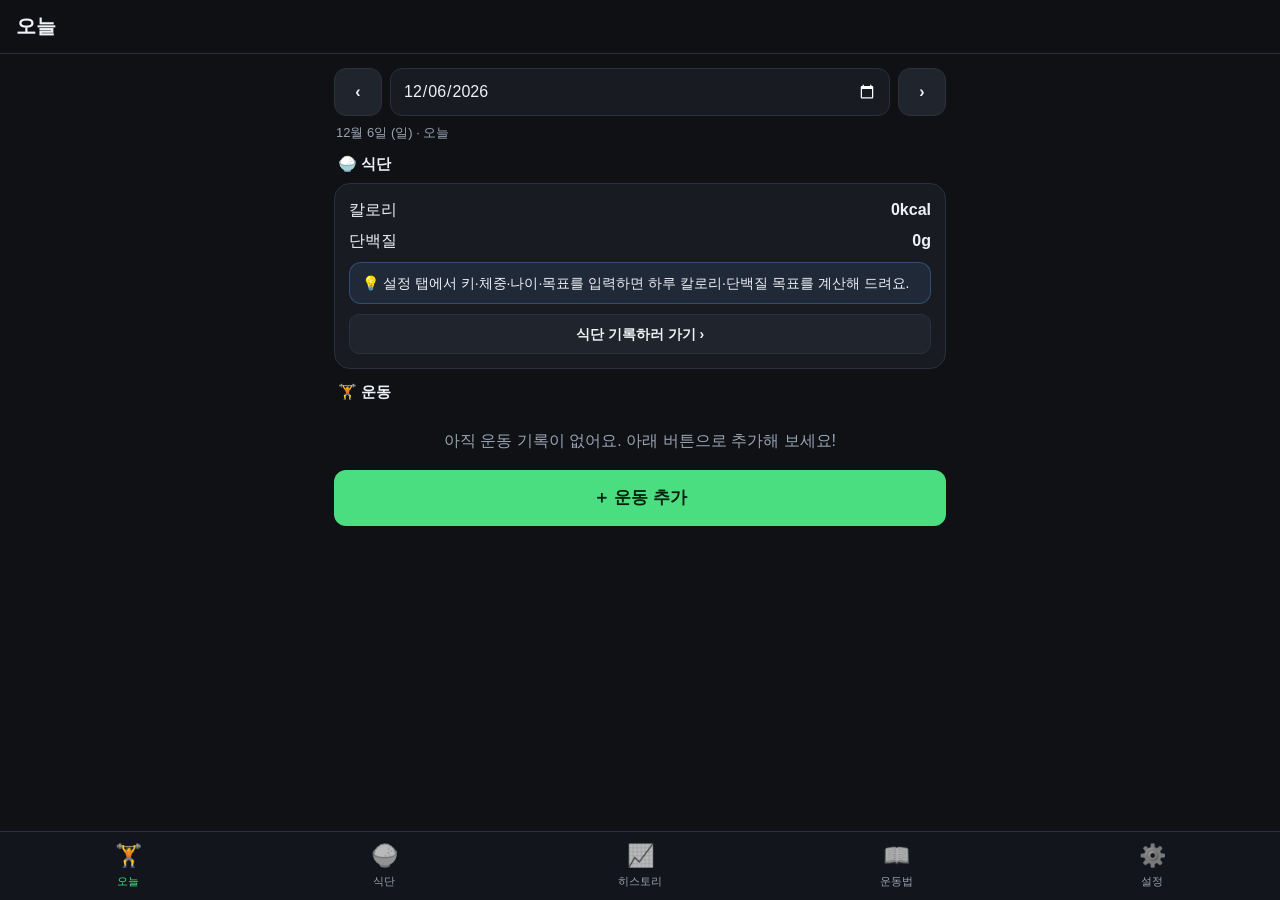
==== index.html @ b217e3df "Add the FitLog static PWA at the repository root. Place the finished app files at root for GitHub Pa" ====
<!doctype html>
<html lang="ko">
<head>
<meta charset="utf-8">
<meta name="viewport" content="width=device-width, initial-scale=1, viewport-fit=cover">
<meta name="theme-color" content="#0f1115">
<meta name="description" content="상우님의 운동·식단 기록 앱">
<meta name="apple-mobile-web-app-capable" content="yes">
<meta name="mobile-web-app-capable" content="yes">
<meta name="apple-mobile-web-app-status-bar-style" content="black-translucent">
<meta name="apple-mobile-web-app-title" content="핏로그">
<title>핏로그 · 운동·식단 기록</title>
<link rel="manifest" href="manifest.json">
<link rel="icon" href="icons/icon-192.png">
<link rel="apple-touch-icon" href="icons/apple-touch-icon.png">
<link rel="stylesheet" href="styles.css">
</head>
<body>
<header class="topbar">
  <h1 id="title">오늘</h1>
  <button id="backBtn" class="icon-btn hidden" aria-label="뒤로">‹</button>
</header>
<main id="app"></main>
<nav class="tabbar">
  <button data-tab="log" class="tab active"><span class="ti">🏋️</span><span>오늘</span></button>
  <button data-tab="diet" class="tab"><span class="ti">🍚</span><span>식단</span></button>
  <button data-tab="history" class="tab"><span class="ti">📈</span><span>히스토리</span></button>
  <button data-tab="guide" class="tab"><span class="ti">📖</span><span>운동법</span></button>
  <button data-tab="settings" class="tab"><span class="ti">⚙️</span><span>설정</span></button>
</nav>
<div id="sheet" class="sheet hidden" role="dialog" aria-modal="true">
  <div class="sheet-backdrop"></div>
  <div class="sheet-panel"><div id="sheetBody"></div></div>
</div>
<div id="toast" class="toast hidden"></div>
<script src="exercises.js"></script>
<script src="foods.js"></script>
<script src="app.js"></script>
</body>
</html>
---- styles.css ----
:root{
  --bg:#0f1115; --card:#181b22; --card2:#20242d; --line:#2b303b; --text:#eef1f6; --muted:#9aa3b2;
  --accent:#4ade80; --accent2:#22c55e; --up:#4ade80; --down:#f87171; --same:#a3a3a3; --warn:#fbbf24; --blue:#60a5fa;
  --r:16px; --safe-b:env(safe-area-inset-bottom,0px);
}
*{box-sizing:border-box;-webkit-tap-highlight-color:transparent}
html,body{margin:0;background:var(--bg);color:var(--text);font-family:-apple-system,BlinkMacSystemFont,"Apple SD Gothic Neo","Pretendard","Noto Sans KR","Malgun Gothic",sans-serif;font-size:16px;line-height:1.45}
body{padding-bottom:calc(84px + var(--safe-b))}
button,input,select{font:inherit;color:inherit}
.hidden{display:none!important}
.topbar{position:sticky;top:0;z-index:10;display:flex;align-items:center;gap:8px;padding:calc(env(safe-area-inset-top,0px) + 12px) 16px 12px;background:rgba(15,17,21,.92);backdrop-filter:blur(10px);border-bottom:1px solid var(--line)}
.topbar h1{font-size:20px;margin:0;flex:1;order:2}
.icon-btn{order:1;background:none;border:0;font-size:32px;line-height:1;width:44px;height:44px;margin-left:-10px;cursor:pointer}
main{padding:14px 14px 20px;max-width:640px;margin:0 auto}
.tabbar{position:fixed;left:0;right:0;bottom:0;z-index:20;display:flex;background:#12151b;border-top:1px solid var(--line);padding-bottom:var(--safe-b)}
.tab{flex:1;background:none;border:0;padding:8px 0 10px;display:flex;flex-direction:column;align-items:center;gap:2px;font-size:12px;color:var(--muted);min-height:62px;cursor:pointer}
.tab .ti{font-size:22px;filter:grayscale(1);opacity:.7}
.tab.active{color:var(--accent)} .tab.active .ti{filter:none;opacity:1}
.card{background:var(--card);border:1px solid var(--line);border-radius:var(--r);padding:14px;margin-bottom:12px}
.row{display:flex;align-items:center;gap:8px}
.between{justify-content:space-between}
.muted{color:var(--muted)} .small{font-size:13px}
.btn{display:inline-flex;align-items:center;justify-content:center;gap:6px;min-height:48px;padding:0 16px;border-radius:12px;border:1px solid var(--line);background:var(--card2);font-weight:600;cursor:pointer}
.btn.primary{background:var(--accent);color:#06210f;border-color:transparent}
.btn.ghost{background:transparent}
.btn.danger{color:var(--down);border-color:#4a2a2a}
.btn.block{width:100%}
.btn.sm{min-height:40px;padding:0 12px;font-size:14px;border-radius:10px}
.datebar{display:flex;align-items:center;gap:8px;margin-bottom:12px}
.datebar input{flex:1;min-height:48px;background:var(--card);border:1px solid var(--line);border-radius:12px;padding:0 12px;color-scheme:dark;font-size:16px}
.datebar .btn{min-width:48px;padding:0}
.ex-head{display:flex;align-items:flex-start;justify-content:space-between;gap:8px;margin-bottom:8px}
.ex-name{font-size:18px;font-weight:700;margin:0}
.ex-name button{background:none;border:0;padding:0;font-weight:700;font-size:18px;text-align:left;cursor:pointer}
.tag{display:inline-block;font-size:12px;padding:2px 8px;border-radius:999px;background:var(--card2);color:var(--muted);margin-right:4px}
.sets{width:100%;border-collapse:collapse}
.set-row{display:grid;grid-template-columns:34px 1fr 1fr 44px 44px;gap:6px;align-items:center;margin-bottom:6px}
.set-row.hdr{font-size:12px;color:var(--muted);margin-bottom:4px}
.set-no{text-align:center;color:var(--muted);font-weight:700}
.set-row input{width:100%;min-height:46px;border-radius:10px;border:1px solid var(--line);background:var(--bg);text-align:center;font-size:18px;font-weight:600;padding:0 4px}
.set-row input:focus{outline:2px solid var(--accent);border-color:transparent}
.mini{min-height:44px;border-radius:10px;border:1px solid var(--line);background:var(--card2);cursor:pointer;font-size:16px}
.mini.del{color:var(--down)}
.actions{display:flex;gap:8px;margin-top:6px;flex-wrap:wrap}
.actions .btn{flex:1}
.cmp{margin-top:12px;border-top:1px dashed var(--line);padding-top:12px}
.prev-sets{font-size:14px;color:var(--muted);margin-bottom:8px}
.metrics{display:grid;grid-template-columns:1fr 1fr;gap:8px}
.metric{background:var(--card2);border-radius:12px;padding:8px 10px}
.metric .lbl{font-size:12px;color:var(--muted)}
.metric .val{font-size:16px;font-weight:700}
.metric .d{display:block;margin-left:0}
.mini.dup{font-size:13px;font-weight:600}
.d{font-weight:700;font-size:14px;margin-left:4px}
.up{color:var(--up)} .down{color:var(--down)} .same{color:var(--same)}
.msg{margin-top:10px;padding:10px 12px;border-radius:12px;background:rgba(74,222,128,.1);border:1px solid rgba(74,222,128,.25);font-weight:600}
.msg.neutral{background:rgba(163,163,163,.08);border-color:rgba(163,163,163,.2)}
.msg.down{background:rgba(248,113,113,.08);border-color:rgba(248,113,113,.25);color:var(--text)}
.plateau{margin-top:8px;padding:10px 12px;border-radius:12px;background:rgba(251,191,36,.1);border:1px solid rgba(251,191,36,.3);font-size:14px}
.target{margin-top:8px;padding:10px 12px;border-radius:12px;background:rgba(96,165,250,.1);border:1px solid rgba(96,165,250,.3);font-size:14px}
.pr{display:inline-block;background:var(--warn);color:#2a1d00;font-weight:800;font-size:12px;padding:2px 8px;border-radius:999px;margin-left:6px}
.empty{text-align:center;padding:40px 16px;color:var(--muted)}
.empty .big{font-size:44px}
.search{width:100%;min-height:48px;background:var(--card);border:1px solid var(--line);border-radius:12px;padding:0 14px;margin-bottom:10px;font-size:16px}
.chips{display:flex;gap:6px;overflow-x:auto;padding-bottom:6px;margin-bottom:8px;scrollbar-width:none}
.chip{flex:none;min-height:38px;padding:0 14px;border-radius:999px;border:1px solid var(--line);background:var(--card);cursor:pointer;font-size:14px}
.chip.on{background:var(--accent);color:#06210f;border-color:transparent;font-weight:700}
.list-item{display:flex;align-items:center;justify-content:space-between;gap:10px;width:100%;min-height:58px;padding:10px 14px;background:var(--card);border:1px solid var(--line);border-radius:14px;margin-bottom:8px;text-align:left;cursor:pointer}
.list-item .t{font-weight:700}
.list-item .s{font-size:13px;color:var(--muted)}
.chev{color:var(--muted);font-size:22px}
.sheet{position:fixed;inset:0;z-index:50}
.sheet-backdrop{position:absolute;inset:0;background:rgba(0,0,0,.6)}
.sheet-panel{position:absolute;left:0;right:0;bottom:0;max-height:88vh;overflow:auto;background:var(--bg);border-radius:20px 20px 0 0;border-top:1px solid var(--line);padding:16px 14px calc(16px + var(--safe-b));max-width:640px;margin:0 auto}
.sheet-panel h2{margin:4px 0 12px;font-size:19px}
.field{margin-bottom:12px}
.field label{display:block;font-size:13px;color:var(--muted);margin-bottom:4px}
.field input,.field select{width:100%;min-height:48px;background:var(--card);border:1px solid var(--line);border-radius:12px;padding:0 12px;font-size:16px}
.guide h3{font-size:16px;margin:16px 0 6px}
.guide ol,.guide ul{margin:0;padding-left:22px}
.guide li{margin-bottom:6px}
.safety{margin-top:16px;padding:12px;border-radius:12px;background:rgba(248,113,113,.08);border:1px solid rgba(248,113,113,.3);font-size:14px}
.rec{display:grid;grid-template-columns:repeat(3,1fr);gap:8px}
.rec div{background:var(--card2);border-radius:12px;padding:8px;text-align:center}
.rec b{display:block;font-size:15px}
.chart-wrap{background:var(--card);border:1px solid var(--line);border-radius:var(--r);padding:10px;margin-bottom:12px}
.chart-wrap svg{width:100%;height:auto;display:block}
.seg{display:flex;background:var(--card2);border-radius:12px;padding:4px;margin-bottom:10px}
.seg button{flex:1;min-height:40px;border:0;background:none;border-radius:9px;font-size:14px;color:var(--muted);cursor:pointer}
.seg button.on{background:var(--bg);color:var(--text);font-weight:700}
.toast{position:fixed;left:50%;bottom:calc(96px + var(--safe-b));transform:translateX(-50%);background:#fff;color:#111;padding:10px 16px;border-radius:999px;font-weight:600;z-index:60;box-shadow:0 6px 24px rgba(0,0,0,.4);max-width:90vw;text-align:center}
.sum-line{font-size:14px;color:var(--muted)}
.stat-grid{display:grid;grid-template-columns:repeat(3,1fr);gap:8px;margin-bottom:12px}
.stat{background:var(--card);border:1px solid var(--line);border-radius:14px;padding:10px;text-align:center}
.stat b{display:block;font-size:20px}
.stat span{font-size:12px;color:var(--muted)}
textarea{width:100%;min-height:140px;background:var(--card);border:1px solid var(--line);border-radius:12px;padding:10px;font-size:13px;color:var(--text)}
.sec-h{font-size:15px;margin:6px 4px 8px;color:var(--text)}
.bar-row{margin-bottom:8px}
.bar{height:12px;border-radius:999px;background:var(--card2);overflow:hidden;margin-top:4px}
.bar i{display:block;height:100%;border-radius:999px;background:var(--accent);transition:width .3s}
.bar.p i{background:var(--blue)}
.bar.over i{background:var(--down)}
.macro-grid{display:grid;grid-template-columns:repeat(3,1fr);gap:8px;margin-top:6px}
.macro-grid.four{grid-template-columns:repeat(4,1fr)}
.macro-grid>div{background:var(--card2);border-radius:12px;padding:8px;text-align:center}
.macro-grid b{display:block;font-size:15px}
.macro-grid small{font-weight:400;color:var(--muted);font-size:11px}
.tip{margin-top:10px;padding:10px 12px;border-radius:12px;background:rgba(96,165,250,.1);border:1px solid rgba(96,165,250,.3);font-size:14px}
.meal-h{margin:0;font-size:16px}
.food-row{display:flex;justify-content:space-between;align-items:center;gap:10px;width:100%;min-height:54px;padding:8px 10px;margin-top:8px;background:var(--card2);border:0;border-radius:12px;text-align:left;cursor:pointer}
.food-row .t{font-weight:600}.food-row .s{font-size:12px;color:var(--muted)}
.food-row .r{text-align:right;flex:none}.food-row .r b{font-size:16px}.food-row .r span{font-size:12px;color:var(--muted);margin-left:2px}
.add-food{margin-top:8px;border-style:dashed}
.num-in{flex:1;min-height:48px;background:var(--bg);border:1px solid var(--line);border-radius:12px;padding:0 12px;font-size:18px;font-weight:600;text-align:center;min-width:0}
.stepper{display:flex;gap:8px}.stepper .btn{width:56px;font-size:22px;padding:0}
.stepper input{flex:1;min-height:48px;background:var(--card);border:1px solid var(--line);border-radius:12px;text-align:center;font-size:20px;font-weight:700;min-width:0}
.grid2{display:grid;grid-template-columns:1fr 1fr;gap:0 10px}
.check{display:flex;align-items:center;gap:8px;font-size:14px;min-height:40px}
.check input{width:22px;height:22px}
.legend{display:flex;gap:14px;justify-content:center;font-size:12px;color:var(--muted);margin-top:4px}
.legend i{display:inline-block;width:10px;height:10px;border-radius:50%;margin-right:4px;vertical-align:-1px}
.prev-line{font-size:14px;margin-top:6px}
.safety ul{margin:6px 0 0;padding-left:18px}
.tabbar .tab{font-size:11px}
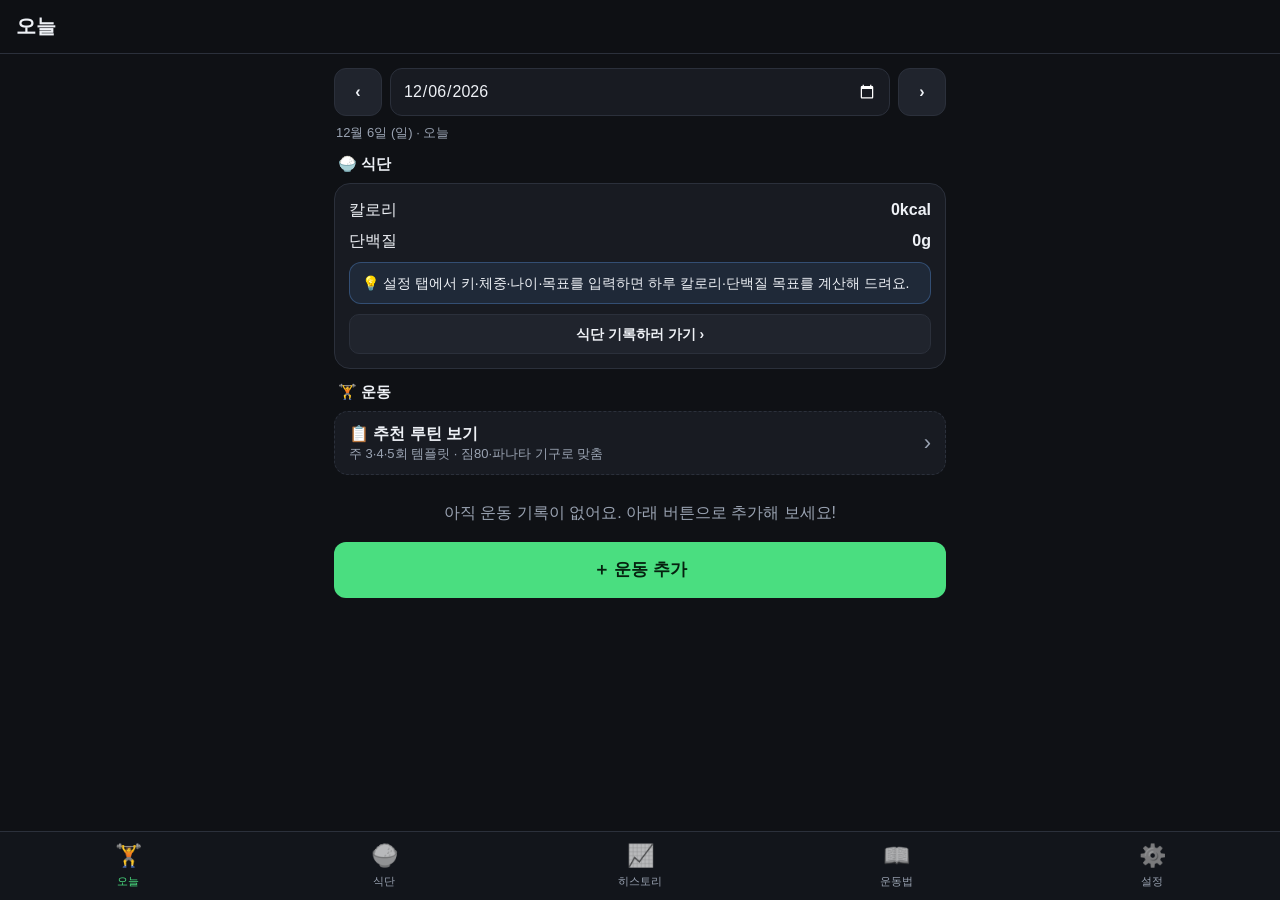
==== commit 2d5325bc: "Replace the root app with the fitlog-v7 routines version. Bring in brands.js, the routine feature, a" ====
--- a/index.html
+++ b/index.html
@@ -34,7 +34,10 @@
 </div>
 <div id="toast" class="toast hidden"></div>
 <script src="exercises.js"></script>
+<script src="brands.js"></script>
 <script src="foods.js"></script>
+<script src="standards.js"></script>
+<script src="forms.js"></script>
 <script src="app.js"></script>
 </body>
 </html>
--- a/styles.css
+++ b/styles.css
@@ -65,6 +65,8 @@
 .chips{display:flex;gap:6px;overflow-x:auto;padding-bottom:6px;margin-bottom:8px;scrollbar-width:none}
 .chip{flex:none;min-height:38px;padding:0 14px;border-radius:999px;border:1px solid var(--line);background:var(--card);cursor:pointer;font-size:14px}
 .chip.on{background:var(--accent);color:#06210f;border-color:transparent;font-weight:700}
+.chip-lbl{font-size:12px;color:var(--muted);margin:0 2px 4px}
+.chip-lbl + .chips{margin-bottom:4px}
 .list-item{display:flex;align-items:center;justify-content:space-between;gap:10px;width:100%;min-height:58px;padding:10px 14px;background:var(--card);border:1px solid var(--line);border-radius:14px;margin-bottom:8px;text-align:left;cursor:pointer}
 .list-item .t{font-weight:700}
 .list-item .s{font-size:13px;color:var(--muted)}
@@ -123,3 +125,72 @@
 .prev-line{font-size:14px;margin-top:6px}
 .safety ul{margin:6px 0 0;padding-left:18px}
 .tabbar .tab{font-size:11px}
+/* v3: 음식 분량·출처·근거 */
+.chips.wrap{flex-wrap:wrap;overflow:visible}
+.src-tag{display:inline-block;font-size:11px;padding:0 6px;border-radius:8px;background:#232833;color:var(--muted);margin-left:4px;white-space:nowrap}
+.srcbox{background:#171b23;border:1px solid var(--line);border-radius:12px;padding:10px 12px;margin:0 0 12px;line-height:1.55}
+.srcbox > div + div{margin-top:4px}
+.srcbox .warn{color:var(--warn)}
+.list-item.sm{min-height:46px;padding:8px 12px}
+.list-item.sm .chev{font-size:12px;color:var(--accent)}
+details.guide{background:#171b23;border:1px solid var(--line);border-radius:12px;padding:8px 12px;margin-bottom:10px}
+details.guide summary{cursor:pointer;font-weight:700;font-size:14px}
+.ptable{width:100%;border-collapse:collapse;margin:8px 0;font-size:13px}
+.ptable th{text-align:left;font-weight:600;padding:5px 8px 5px 0;vertical-align:top;white-space:nowrap}
+.ptable td{padding:5px 0;color:var(--text)}
+.ptable tr + tr{border-top:1px solid var(--line)}
+.card.ev h3{margin:0 0 8px}
+.card.ev code{font-size:12px;background:#171b23;padding:1px 5px;border-radius:6px}
+.card.ev a, .muted a{color:var(--blue)}
+.refs{padding-left:20px;line-height:1.5}
+.refs li{margin-bottom:8px;word-break:break-word}
+/* v4: 상위 %, 기대치, 자세 그림 */
+.pct{margin-top:8px;padding:10px 12px;border-radius:12px;background:rgba(251,191,36,.08);border:1px solid rgba(251,191,36,.28);font-size:14px}
+.pct a,.pct-card a,.pct-sum a{color:var(--accent)}
+.expect{margin:0 0 12px;padding:10px 12px;border-radius:12px;background:rgba(74,222,128,.08);border:1px solid rgba(74,222,128,.25);font-size:14px}
+.pct-big{font-size:20px;margin:4px 0 2px}.pct-big b{color:#fbbf24;font-size:26px}
+.lvbar{width:100%;height:auto;display:block;margin-top:4px}
+.pct-row{display:grid;grid-template-columns:1fr auto 52px;gap:8px;align-items:center;padding:7px 0;border-bottom:1px solid #232733;font-size:14px}
+.pct-row:last-of-type{border-bottom:0}.pct-row b{color:#fbbf24}.pct-row .lv{color:var(--muted,#9aa3b2);font-size:12px;text-align:right}
+.form-card h3{margin:14px 0 8px}
+.form-stage{position:relative;background:#11141a;border-radius:14px;overflow:hidden}
+.form-main{width:100%;height:auto;display:block}
+.form-play{position:absolute;left:8px;bottom:8px;width:36px;height:36px;border-radius:50%;border:1px solid #2b303b;background:rgba(15,17,21,.85);color:#eef1f6;font-size:14px}
+.form-cap{margin:6px 2px 0}
+.form-minis{display:grid;grid-template-columns:1fr 1fr;gap:8px;margin-top:10px}
+.form-mini{margin:0;background:#11141a;border-radius:12px;padding:4px 4px 6px;border:1px solid #232733}
+.form-mini svg{width:100%;height:auto;display:block}
+.form-mini figcaption{font-size:12px;text-align:center;color:#cbd5e1;margin-top:2px}
+.form-mini.bad{border-color:rgba(248,113,113,.45)}.form-mini.bad figcaption{color:#fca5a5}
+.cues{list-style:none;padding:0;margin:0}
+.cues li{display:flex;gap:10px;align-items:flex-start;padding:6px 0;font-size:14px;line-height:1.45}
+.cue-n{flex:0 0 22px;height:22px;border-radius:50%;border:2px solid #4ade80;color:#4ade80;font-weight:800;font-size:12px;display:flex;align-items:center;justify-content:center;margin-top:1px}
+.breath{margin-top:10px;padding:10px 12px;border-radius:12px;background:rgba(96,165,250,.08);border:1px solid rgba(96,165,250,.25);font-size:14px}
+.bodymap{width:100%;max-width:360px;height:auto;display:block;margin:0 auto 6px}
+@media (prefers-reduced-motion: reduce){.form-play{display:none}}
+/* 브랜드 · 루틴 (v7) */
+.tag.brand{font-weight:700;margin:0 6px 2px 0}
+.tag.brand.gym80{background:rgba(251,146,60,.16);color:#fdba74}
+.tag.brand.panatta{background:rgba(96,165,250,.16);color:#93c5fd}
+.brand-card{border-color:rgba(251,191,36,.35)}
+.chk{display:flex;align-items:center;gap:8px;min-height:44px;padding:4px 2px;cursor:pointer}
+.chk input{width:22px;height:22px;accent-color:var(--accent)}
+.rt-dh{display:flex;justify-content:space-between;align-items:center;gap:8px}
+.rt-dh h3{margin:0;font-size:16px}
+.rt-it{display:flex;flex-wrap:wrap;justify-content:space-between;align-items:center;gap:6px 8px;padding:10px 0;border-top:1px solid var(--line)}
+.rt-it:first-of-type{border-top:0}
+.rt-t{min-width:0;flex:1 1 100%}
+.rt-t a{color:inherit;font-weight:700;text-decoration:none}
+.rt-t .s{font-size:13px;color:var(--muted);margin-top:2px}
+.rt-ed{display:flex;gap:6px;flex:none;margin-left:auto}
+.rt-ed .mini{min-width:44px;min-height:38px;width:auto;padding:0 10px;font-size:15px}
+.rt-today{border-color:rgba(74,222,128,.35)}
+.rt-cta{border-style:dashed}
+.wk-row{display:grid;grid-template-columns:62px 1fr 74px;align-items:center;gap:8px;margin:5px 0;font-size:13px}
+.wk-bar{position:relative;height:12px;border-radius:6px;background:var(--card2);overflow:hidden}
+.wk-bar .band{position:absolute;top:0;bottom:0;background:rgba(74,222,128,.18)}
+.wk-bar b{position:absolute;left:0;top:2px;bottom:2px;border-radius:4px;background:var(--accent)}
+.wk-bar s{position:absolute;top:2px;bottom:2px;border-radius:4px;background:var(--accent);opacity:.4}
+.wk-v{text-align:right;font-weight:700}
+.wk-v em{font-style:normal;font-weight:400;font-size:11px;color:var(--muted)}
+.wk-v.low em{color:#fbbf24}.wk-v.high em{color:#f87171}
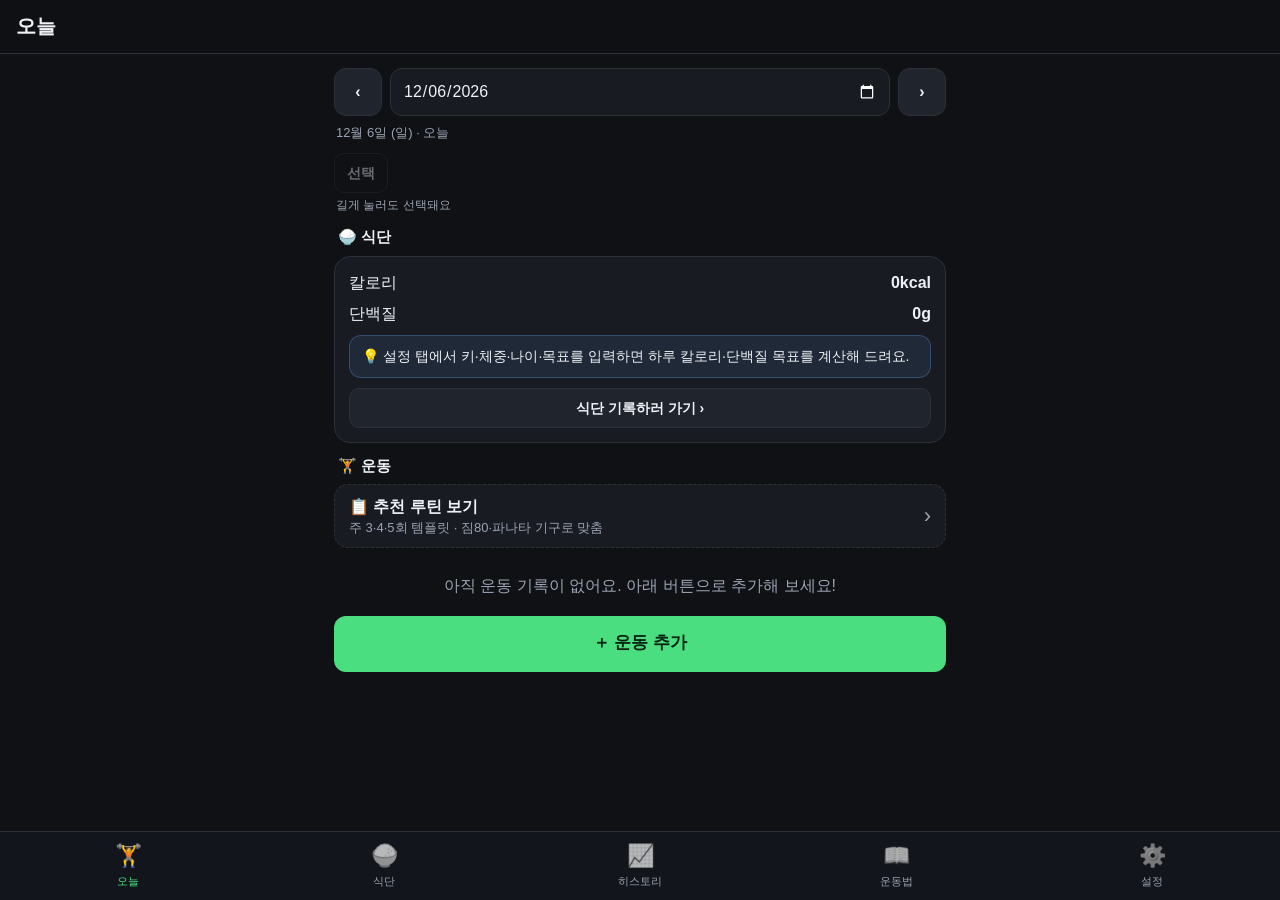
==== commit 1757fefb: "v15: home recipes (김치 삼겹 짜글이, 닭가슴살 데리야끼) Co-authored-by: si790520-eng <si790520-eng@users.noreply.gi" ====
--- a/index.html
+++ b/index.html
@@ -35,7 +35,10 @@
 <div id="toast" class="toast hidden"></div>
 <script src="exercises.js"></script>
 <script src="brands.js"></script>
+<script src="gyms.js"></script>
 <script src="foods.js"></script>
+<script src="brand_foods.js"></script>
+<script src="home_recipes.js"></script>
 <script src="standards.js"></script>
 <script src="forms.js"></script>
 <script src="app.js"></script>
--- a/styles.css
+++ b/styles.css
@@ -90,7 +90,7 @@
 .seg{display:flex;background:var(--card2);border-radius:12px;padding:4px;margin-bottom:10px}
 .seg button{flex:1;min-height:40px;border:0;background:none;border-radius:9px;font-size:14px;color:var(--muted);cursor:pointer}
 .seg button.on{background:var(--bg);color:var(--text);font-weight:700}
-.toast{position:fixed;left:50%;bottom:calc(96px + var(--safe-b));transform:translateX(-50%);background:#fff;color:#111;padding:10px 16px;border-radius:999px;font-weight:600;z-index:60;box-shadow:0 6px 24px rgba(0,0,0,.4);max-width:90vw;text-align:center}
+.toast{position:fixed;left:50%;bottom:calc(96px + var(--safe-b));transform:translateX(-50%);background:#fff;color:#111;padding:10px 16px;border-radius:999px;font-weight:600;z-index:60;box-shadow:0 6px 24px rgba(0,0,0,.4);max-width:90vw;text-align:center;display:flex;align-items:center;gap:10px}
 .sum-line{font-size:14px;color:var(--muted)}
 .stat-grid{display:grid;grid-template-columns:repeat(3,1fr);gap:8px;margin-bottom:12px}
 .stat{background:var(--card);border:1px solid var(--line);border-radius:14px;padding:10px;text-align:center}
@@ -128,6 +128,7 @@
 /* v3: 음식 분량·출처·근거 */
 .chips.wrap{flex-wrap:wrap;overflow:visible}
 .src-tag{display:inline-block;font-size:11px;padding:0 6px;border-radius:8px;background:#232833;color:var(--muted);margin-left:4px;white-space:nowrap}
+.src-tag.home{background:#243528;color:#b7e3a8}
 .srcbox{background:#171b23;border:1px solid var(--line);border-radius:12px;padding:10px 12px;margin:0 0 12px;line-height:1.55}
 .srcbox > div + div{margin-top:4px}
 .srcbox .warn{color:var(--warn)}
@@ -194,3 +195,51 @@
 .wk-v{text-align:right;font-weight:700}
 .wk-v em{font-style:normal;font-weight:400;font-size:11px;color:var(--muted)}
 .wk-v.low em{color:#fbbf24}.wk-v.high em{color:#f87171}
+/* v8: 내 헬스장 */
+.rt-note{font-size:12px;color:var(--muted);margin-top:3px;line-height:1.4}
+#gymSel{width:100%;min-height:48px;background:var(--card);border:1px solid var(--line);border-radius:12px;padding:0 12px;font-size:16px}
+.gym-h{margin:16px 2px 8px;font-size:16px}
+.gym-eq .tag{margin:0;white-space:nowrap}
+.tag.ok{background:rgba(34,197,94,.16);color:#86efac}
+.tag.likely{background:rgba(250,204,21,.16);color:#fde047}
+.gym-src{margin:6px 0 0;color:var(--muted);word-break:break-all}
+.gym-src a{color:var(--muted);text-decoration:underline}
+
+/* v10: 다중 선택 삭제 · 운동 썸네일 · 단백질 추정 */
+.toast-act{background:none;border:0;color:#15803d;font-weight:800;padding:0;cursor:pointer;white-space:nowrap}
+.est-badge{display:inline-block;margin-left:4px;padding:1px 6px;border-radius:999px;font-size:11px;font-weight:700;background:rgba(251,191,36,.16);color:var(--warn);vertical-align:middle}
+.selbar{display:flex;gap:8px;align-items:center;margin:0 0 4px;flex-wrap:wrap}
+.sel-hint{margin:0 2px 12px;font-size:12px;color:var(--muted)}
+.food-row,.ex-card,.list-item[data-wsel]{-webkit-touch-callout:none;-webkit-user-select:none;user-select:none}
+.ex-card input{-webkit-user-select:text;user-select:text}
+.selbar .btn[disabled]{opacity:.4;pointer-events:none}
+.sel-box{flex:none;width:22px;height:22px;border:2px solid var(--muted);border-radius:6px;background:transparent;position:relative;padding:0}
+.food-row.sel-on .sel-box,.ex-card.sel-on .sel-box,.list-item.sel-on .sel-box{background:var(--accent);border-color:var(--accent)}
+.food-row.sel-on .sel-box::after,.ex-card.sel-on .sel-box::after,.list-item.sel-on .sel-box::after{content:"";position:absolute;left:6px;top:2px;width:6px;height:11px;border:solid #06210f;border-width:0 2.5px 2.5px 0;transform:rotate(45deg)}
+.food-row.sel-on,.ex-card.sel-on,.list-item.sel-on{outline:2px solid var(--accent);outline-offset:0}
+.ex-card.sel-mode{cursor:pointer}
+.ex-card.sel-mode .set-row,.ex-card.sel-mode .actions,.ex-card.sel-mode .cmp{pointer-events:none}
+.ex-thumb{flex:none;width:46px;height:46px;border-radius:10px;overflow:hidden;background:var(--card2);display:flex;align-items:center;justify-content:center}
+.ex-thumb svg{width:46px;height:46px;display:block}
+.ex-thumb-fb{display:flex;align-items:center;justify-content:center;width:46px;height:46px;border-radius:10px;font-size:20px;font-weight:800;background:#2b303b}
+.ex-thumb-fb[data-g="가슴"]{background:#7f1d1d}
+.ex-thumb-fb[data-g="등"]{background:#1e3a5f}
+.ex-thumb-fb[data-g="어깨"]{background:#713f12}
+.ex-thumb-fb[data-g="하체"]{background:#14532d}
+.ex-thumb-fb[data-g="둔근"]{background:#831843}
+.ex-thumb-fb[data-g="팔"]{background:#4c1d95}
+.ex-thumb-fb[data-g="복근"]{background:#134e4a}
+.ex-thumb-fb[data-g="유산소"]{background:#1e3a8a}
+.ex-list-main{flex:1;min-width:0}
+
+.rv-sec{margin:16px 0 4px}
+.rv-sec h3{margin:0 0 8px;font-size:16px}
+.rv-sec p{margin:0 0 8px;line-height:1.5}
+.rv-ex{background:var(--card2);border-radius:12px;padding:10px 12px;margin-top:8px}
+.rv-ex .nm{font-weight:700}
+.rv-ex .meta{font-size:12px;color:var(--muted);margin-top:2px}
+.rv-ex p{margin:8px 0 0;font-size:14px;line-height:1.45}
+.rv-tag{display:inline-block;font-size:11px;font-weight:700;padding:1px 6px;border-radius:999px;margin-left:6px;background:#1d4e3a;color:#86efac;vertical-align:middle}
+.rv-tag.same{background:#2b303b;color:var(--muted)}
+.rv-tag.down{background:#3a2424;color:#fca5a5}
+.rv-food{background:var(--card2);border-radius:10px;padding:8px 10px;margin-top:6px;font-size:14px;line-height:1.45}
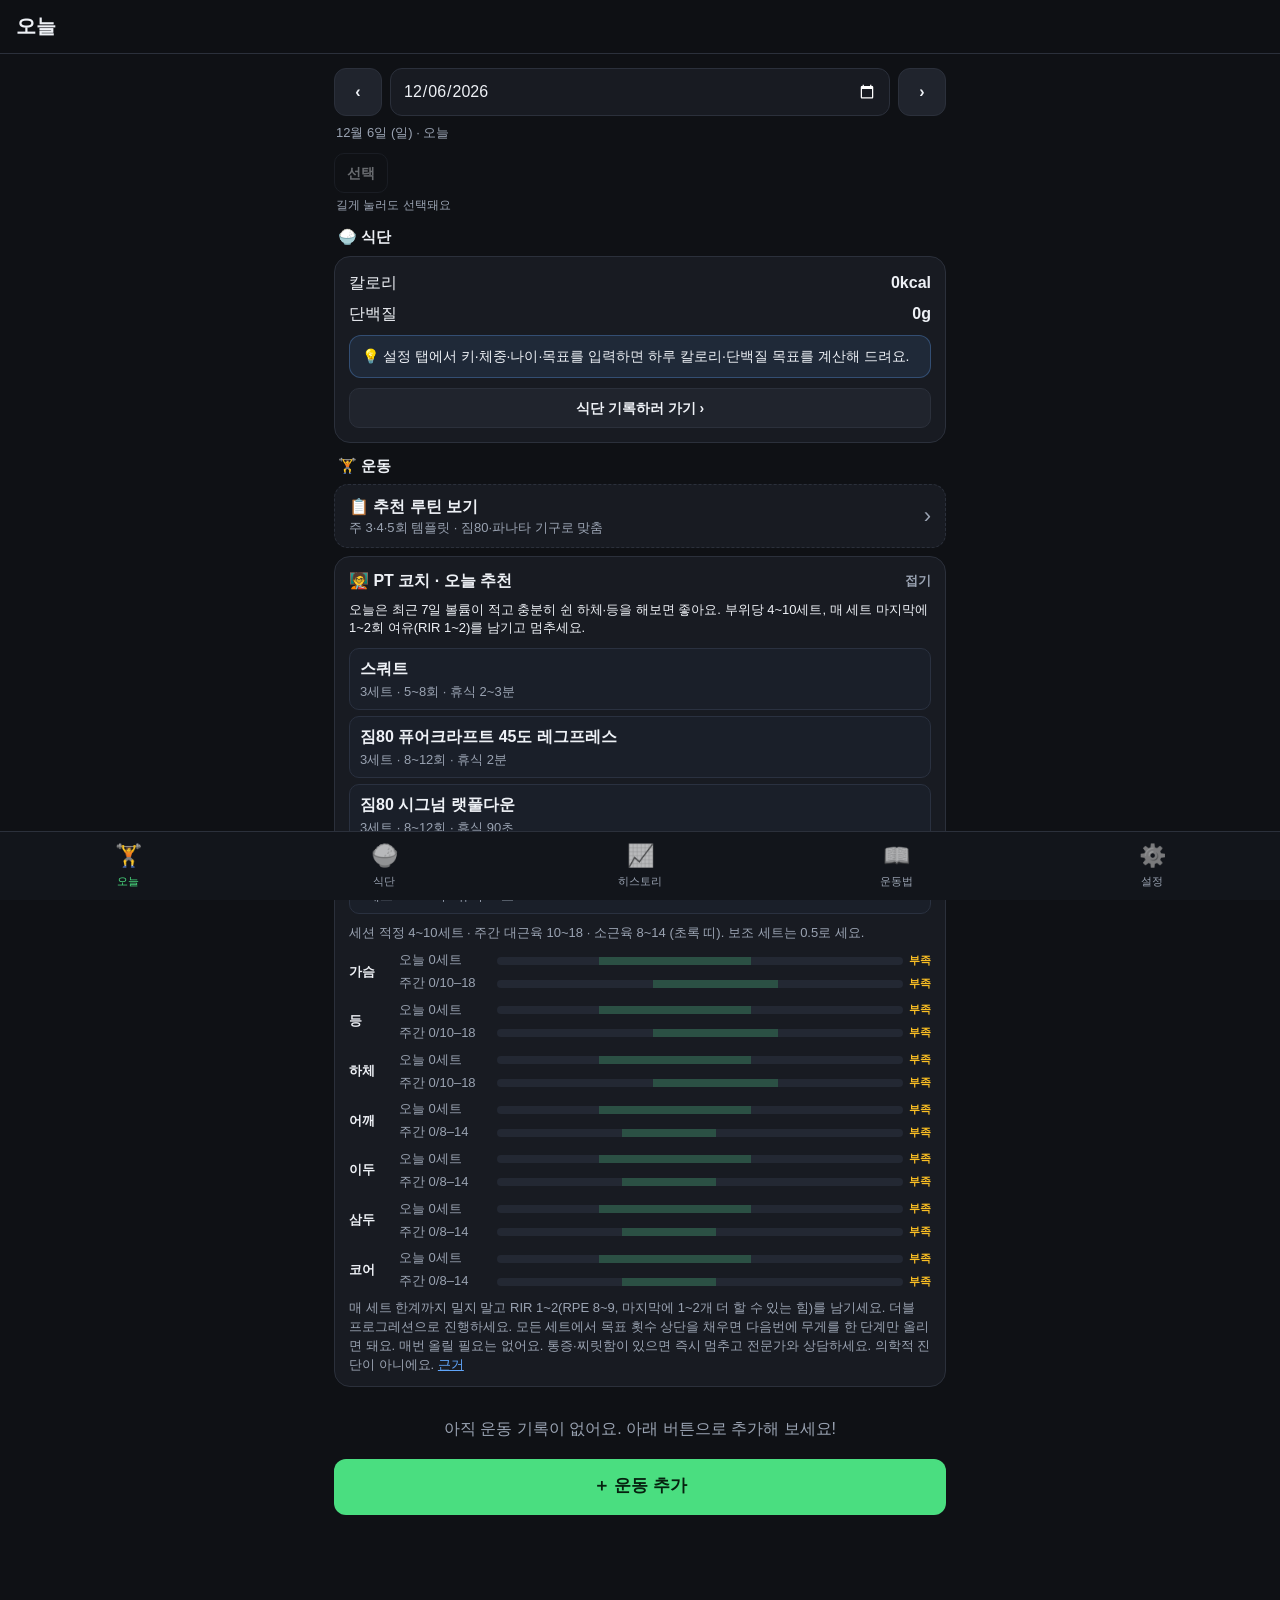
==== commit d2a86dca: "v16: food database expansion and PT coach Co-authored-by: si790520-eng <si790520-eng@users.noreply.g" ====
--- a/index.html
+++ b/index.html
@@ -41,6 +41,7 @@
 <script src="home_recipes.js"></script>
 <script src="standards.js"></script>
 <script src="forms.js"></script>
+<script src="pt_coach.js"></script>
 <script src="app.js"></script>
 </body>
 </html>
--- a/styles.css
+++ b/styles.css
@@ -243,3 +243,29 @@
 .rv-tag.same{background:#2b303b;color:var(--muted)}
 .rv-tag.down{background:#3a2424;color:#fca5a5}
 .rv-food{background:var(--card2);border-radius:10px;padding:8px 10px;margin-top:6px;font-size:14px;line-height:1.45}
+
+/* PT 코치 */
+.pt-card{padding:12px 14px}
+.pt-toggle{display:flex;justify-content:space-between;align-items:center;width:100%;background:none;border:0;color:inherit;font:inherit;font-weight:700;padding:0;cursor:pointer;text-align:left}
+.pt-card.pt-over{box-shadow:inset 0 0 0 1px rgba(248,113,113,.45)}
+.pt-card.pt-ok{box-shadow:inset 0 0 0 1px rgba(74,222,128,.35)}
+.pt-legend{margin:0 0 8px}
+.pt-table{display:flex;flex-direction:column;gap:8px}
+.pt-row{display:grid;grid-template-columns:42px 1fr;gap:8px;align-items:center}
+.pt-n{font-size:13px;font-weight:700}
+.pt-gauges{display:flex;flex-direction:column;gap:4px}
+.pt-gauges>div{display:grid;grid-template-columns:minmax(92px,auto) 1fr auto;gap:6px;align-items:center}
+.pt-bar{position:relative;height:8px;border-radius:99px;background:#232833;overflow:hidden}
+.pt-bar .band{position:absolute;top:0;bottom:0;background:rgba(74,222,128,.22)}
+.pt-bar b{position:relative;display:block;height:100%;background:#4ade80;border-radius:99px}
+.pt-st{font-size:11px;font-style:normal;font-weight:700;white-space:nowrap}
+.pt-st.low{color:#fbbf24}
+.pt-st.ok{color:#4ade80}
+.pt-st.high{color:#f87171}
+.pt-recs{display:flex;flex-direction:column;gap:6px;margin:0 0 10px}
+.pt-rec{display:flex;flex-direction:column;align-items:flex-start;gap:2px;width:100%;padding:8px 10px;border-radius:10px;border:1px solid #2a3140;background:#1a1f29;color:inherit;font:inherit;text-align:left;cursor:pointer}
+.pt-rec:active{background:#222836}
+.pt-int ul{line-height:1.5}
+
+.sheet-panel .search#fq{position:sticky;top:-16px;z-index:3;background:var(--bg);padding:8px 0 6px}
+.sheet-panel #fc.chips{position:sticky;top:36px;z-index:2;background:var(--bg);padding:6px 0 8px;margin-bottom:4px}
